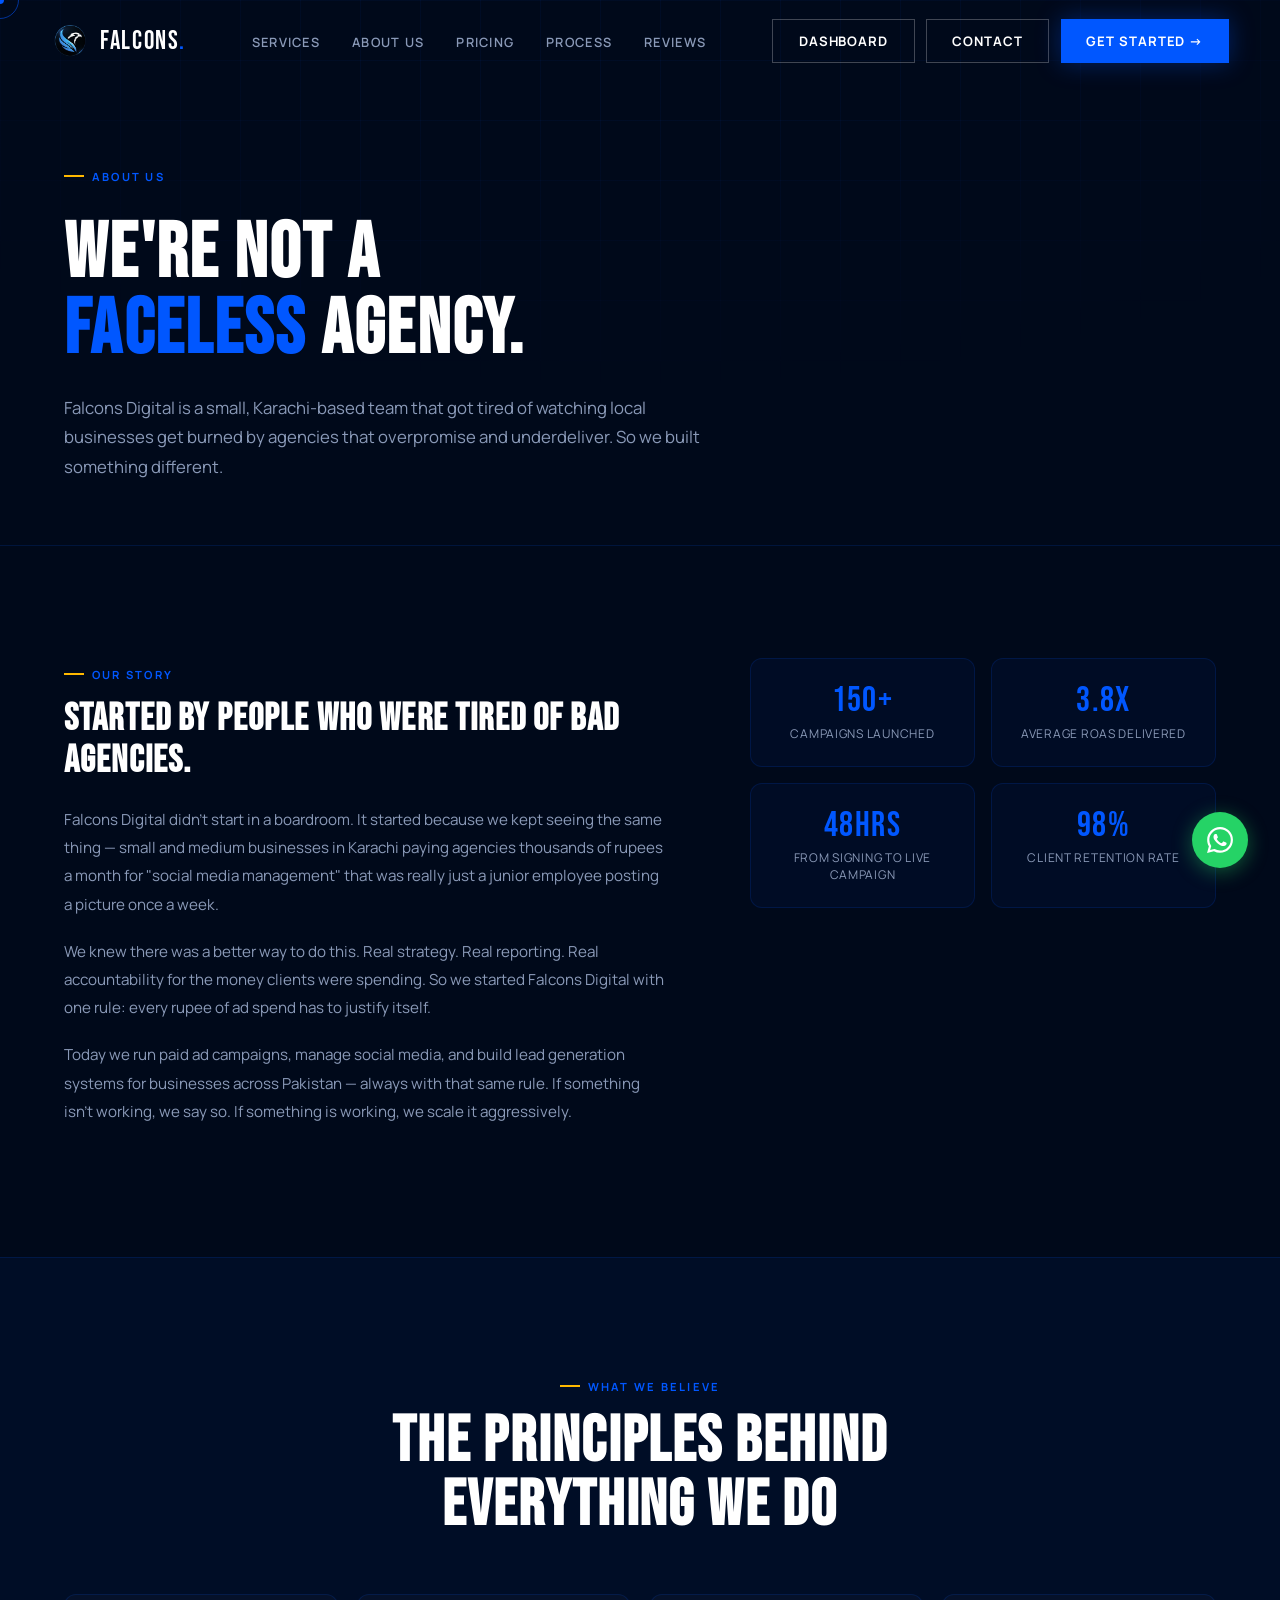
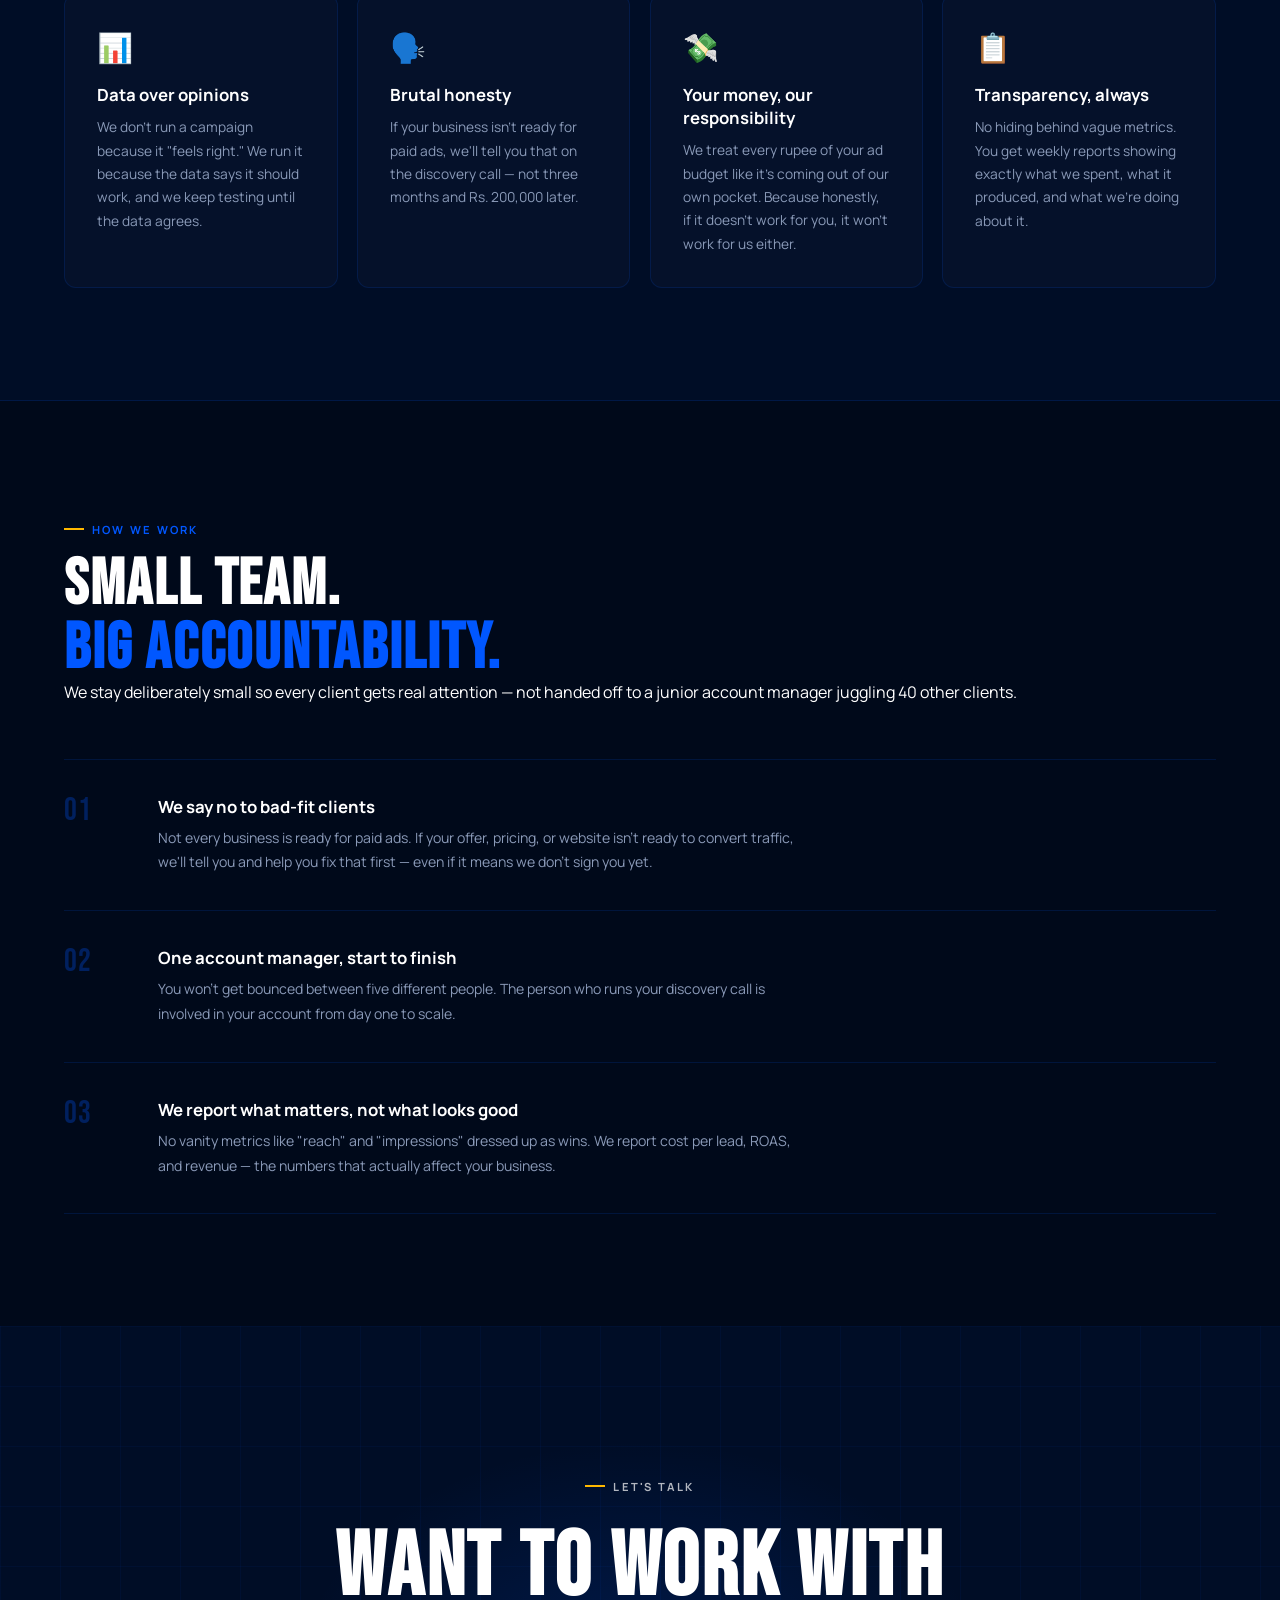
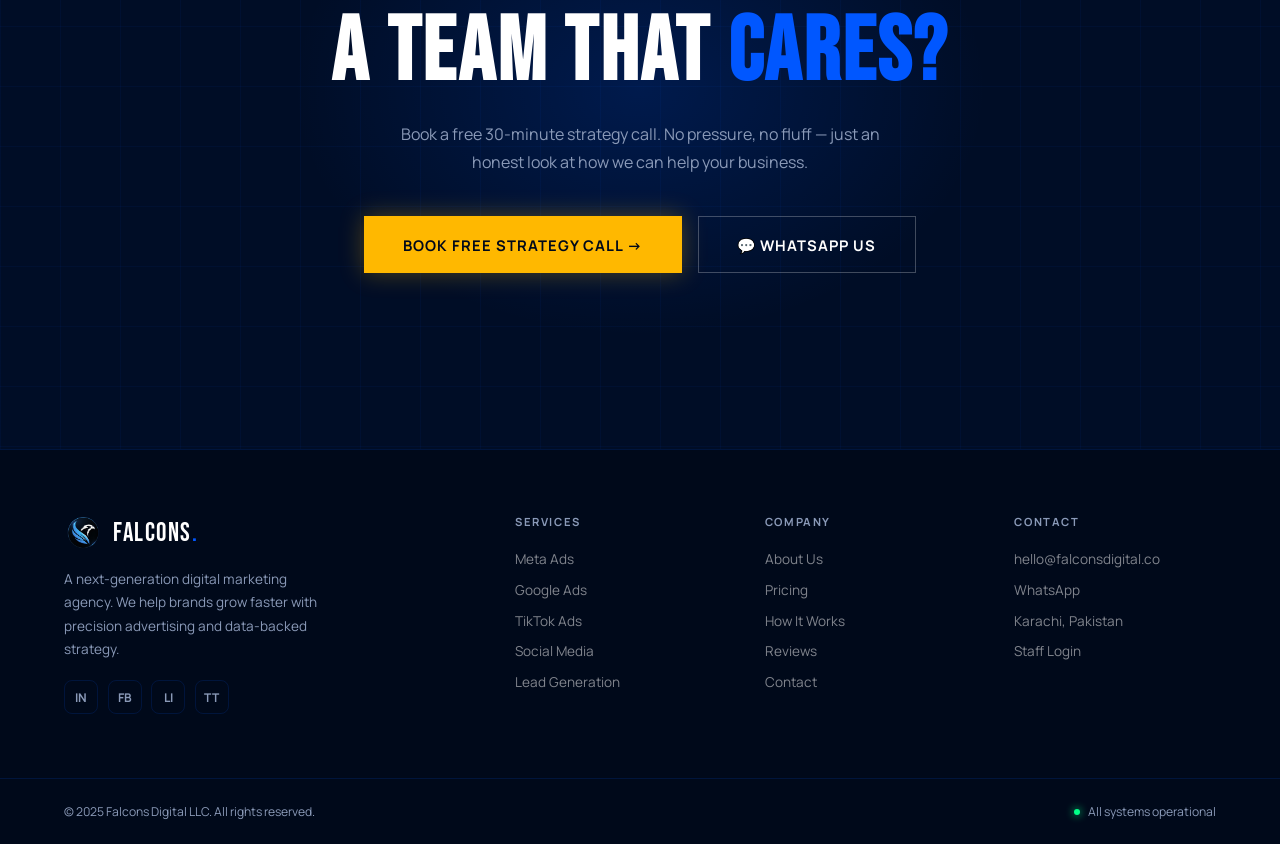
==== about.html @ 5d1536db "Clean push - full project" ====
<!DOCTYPE html>
<html lang="en">
<head>
  <meta charset="UTF-8"/>
  <meta name="viewport" content="width=device-width, initial-scale=1.0"/>
  <title>About Us — Falcons Digital</title>
  <meta name="description" content="Who is Falcons Digital? Meet the team behind the Karachi-based agency running ads that convert."/>
  <link rel="preconnect" href="https://fonts.googleapis.com"/>
  <link rel="preconnect" href="https://fonts.gstatic.com" crossorigin/>
  <link href="https://fonts.googleapis.com/css2?family=Bebas+Neue&family=Manrope:wght@300;400;500;600;700;800&display=swap" rel="stylesheet"/>
  <link rel="stylesheet" href="css/style.css"/>
  <link rel="stylesheet" href="css/page.css"/>
</head>
<body>

  <div id="cursor"><div class="cur-dot"></div><div class="cur-ring"></div></div>

  <nav id="navbar">
    <div class="nav-inner">
      <a href="index.html" class="logo">
        <img src="assets/images/logo.png" alt="Falcons" class="logo-img" onerror="this.style.display='none'"/>
        <span class="logo-txt">Falcons<span class="blue">.</span></span>
      </a>
      <ul class="nav-links">
        <li><a href="index.html#services">Services</a></li>
        <li><a href="about.html">About Us</a></li>
        <li><a href="pricing.html">Pricing</a></li>
        <li><a href="index.html#process">Process</a></li>
        <li><a href="index.html#testimonials">Reviews</a></li>
      </ul>
      <div class="nav-cta">
        <a href="dashboard/login.html" class="btn btn-outline">Dashboard</a>
        <a href="contact.html" class="btn btn-outline">Contact</a>
        <a href="contact.html" class="btn btn-primary">Get Started →</a>
      </div>
      <button class="hamburger" id="hamburger" aria-label="Menu">
        <span></span><span></span><span></span>
      </button>
    </div>
  </nav>

  <div class="mobile-menu" id="mobile-menu">
    <a href="index.html#services" class="mm-link">Services</a>
    <a href="about.html" class="mm-link">About Us</a>
    <a href="pricing.html" class="mm-link">Pricing</a>
    <a href="index.html#process" class="mm-link">Process</a>
    <a href="index.html#testimonials" class="mm-link">Reviews</a>
    <a href="dashboard/login.html" class="mm-link">Dashboard</a>
    <a href="contact.html" class="mm-link blue">Get Started</a>
  </div>

  <!-- PAGE HERO -->
  <section class="page-hero">
    <div class="page-hero-grid"></div>
    <div class="section-inner">
      <div class="stag">About Us</div>
      <h1 class="page-title">We're not a<br><span class="blue">faceless</span> agency.</h1>
      <p class="page-sub">Falcons Digital is a small, Karachi-based team that got tired of watching local businesses get burned by agencies that overpromise and underdeliver. So we built something different.</p>
    </div>
  </section>

  <!-- STORY -->
  <section class="section-pad">
    <div class="section-inner">
      <div class="story-grid">
        <div class="story-text">
          <div class="stag">Our Story</div>
          <h2 class="sec-title-sm">Started by people who were tired of bad agencies.</h2>
          <p>Falcons Digital didn't start in a boardroom. It started because we kept seeing the same thing — small and medium businesses in Karachi paying agencies thousands of rupees a month for "social media management" that was really just a junior employee posting a picture once a week.</p>
          <p>We knew there was a better way to do this. Real strategy. Real reporting. Real accountability for the money clients were spending. So we started Falcons Digital with one rule: every rupee of ad spend has to justify itself.</p>
          <p>Today we run paid ad campaigns, manage social media, and build lead generation systems for businesses across Pakistan — always with that same rule. If something isn't working, we say so. If something is working, we scale it aggressively.</p>
        </div>
        <div class="story-stats">
          <div class="story-stat-card">
            <div class="ssc-num">150+</div>
            <div class="ssc-lbl">Campaigns Launched</div>
          </div>
          <div class="story-stat-card">
            <div class="ssc-num">3.8x</div>
            <div class="ssc-lbl">Average ROAS Delivered</div>
          </div>
          <div class="story-stat-card">
            <div class="ssc-num">48hrs</div>
            <div class="ssc-lbl">From Signing to Live Campaign</div>
          </div>
          <div class="story-stat-card">
            <div class="ssc-num">98%</div>
            <div class="ssc-lbl">Client Retention Rate</div>
          </div>
        </div>
      </div>
    </div>
  </section>

  <!-- VALUES -->
  <section class="section-pad" style="background:var(--navy-2);border-top:1px solid var(--border);border-bottom:1px solid var(--border);">
    <div class="section-inner">
      <div class="section-header center-header">
        <div class="stag">What We Believe</div>
        <h2 class="sec-title">The principles behind<br>everything we do</h2>
      </div>
      <div class="values-grid">
        <div class="value-card">
          <div class="value-icon">📊</div>
          <h3 class="value-title">Data over opinions</h3>
          <p class="value-desc">We don't run a campaign because it "feels right." We run it because the data says it should work, and we keep testing until the data agrees.</p>
        </div>
        <div class="value-card">
          <div class="value-icon">🗣️</div>
          <h3 class="value-title">Brutal honesty</h3>
          <p class="value-desc">If your business isn't ready for paid ads, we'll tell you that on the discovery call — not three months and Rs. 200,000 later.</p>
        </div>
        <div class="value-card">
          <div class="value-icon">💸</div>
          <h3 class="value-title">Your money, our responsibility</h3>
          <p class="value-desc">We treat every rupee of your ad budget like it's coming out of our own pocket. Because honestly, if it doesn't work for you, it won't work for us either.</p>
        </div>
        <div class="value-card">
          <div class="value-icon">📋</div>
          <h3 class="value-title">Transparency, always</h3>
          <p class="value-desc">No hiding behind vague metrics. You get weekly reports showing exactly what we spent, what it produced, and what we're doing about it.</p>
        </div>
      </div>
    </div>
  </section>

  <!-- HOW WE WORK -->
  <section class="section-pad">
    <div class="section-inner">
      <div class="section-header split-header">
        <div class="sh-left">
          <div class="stag">How We Work</div>
          <h2 class="sec-title">Small team.<br><span class="blue">Big accountability.</span></h2>
        </div>
        <p class="sh-right">We stay deliberately small so every client gets real attention — not handed off to a junior account manager juggling 40 other clients.</p>
      </div>
      <div class="approach-list">
        <div class="approach-item">
          <div class="approach-num">01</div>
          <div>
            <div class="approach-title">We say no to bad-fit clients</div>
            <p class="approach-desc">Not every business is ready for paid ads. If your offer, pricing, or website isn't ready to convert traffic, we'll tell you and help you fix that first — even if it means we don't sign you yet.</p>
          </div>
        </div>
        <div class="approach-item">
          <div class="approach-num">02</div>
          <div>
            <div class="approach-title">One account manager, start to finish</div>
            <p class="approach-desc">You won't get bounced between five different people. The person who runs your discovery call is involved in your account from day one to scale.</p>
          </div>
        </div>
        <div class="approach-item">
          <div class="approach-num">03</div>
          <div>
            <div class="approach-title">We report what matters, not what looks good</div>
            <p class="approach-desc">No vanity metrics like "reach" and "impressions" dressed up as wins. We report cost per lead, ROAS, and revenue — the numbers that actually affect your business.</p>
          </div>
        </div>
      </div>
    </div>
  </section>

  <!-- CTA -->
  <section id="cta" class="cta-section">
    <div class="cta-glow"></div>
    <div class="cta-grid-bg"></div>
    <div class="section-inner cta-inner">
      <div class="stag stag-white" style="display:inline-flex;">Let's Talk</div>
      <h2 class="cta-title">Want to work with<br>a team that <span class="blue">cares?</span></h2>
      <p class="cta-desc">Book a free 30-minute strategy call. No pressure, no fluff — just an honest look at how we can help your business.</p>
      <div class="cta-actions">
        <a href="contact.html" class="btn btn-gold btn-xl">Book Free Strategy Call →</a>
        <a href="https://wa.me/923000000000" class="btn btn-outline btn-xl" target="_blank">💬 WhatsApp Us</a>
      </div>
    </div>
  </section>

  <!-- FOOTER -->
  <footer>
    <div class="footer-top">
      <div class="footer-brand">
        <div class="logo" style="margin-bottom:1rem">
          <img src="assets/images/logo.png" alt="Falcons" class="logo-img" onerror="this.style.display='none'"/>
          <span class="logo-txt">Falcons<span class="blue">.</span></span>
        </div>
        <p>A next-generation digital marketing agency. We help brands grow faster with precision advertising and data-backed strategy.</p>
        <div class="footer-socials">
          <a href="#" class="fsoc">in</a>
          <a href="#" class="fsoc">fb</a>
          <a href="#" class="fsoc">li</a>
          <a href="#" class="fsoc">tt</a>
        </div>
      </div>
      <div class="footer-col">
        <h4>Services</h4>
        <ul>
          <li><a href="services/meta-ads.html">Meta Ads</a></li>
          <li><a href="services/google-ads.html">Google Ads</a></li>
          <li><a href="services/tiktok-ads.html">TikTok Ads</a></li>
          <li><a href="services/social-media.html">Social Media</a></li>
          <li><a href="services/lead-generation.html">Lead Generation</a></li>
        </ul>
      </div>
      <div class="footer-col">
        <h4>Company</h4>
        <ul>
          <li><a href="about.html">About Us</a></li>
          <li><a href="pricing.html">Pricing</a></li>
          <li><a href="index.html#process">How It Works</a></li>
          <li><a href="index.html#testimonials">Reviews</a></li>
          <li><a href="contact.html">Contact</a></li>
        </ul>
      </div>
      <div class="footer-col">
        <h4>Contact</h4>
        <ul>
          <li><a href="mailto:hello@falconsdigital.co">hello@falconsdigital.co</a></li>
          <li><a href="https://wa.me/923000000000">WhatsApp</a></li>
          <li><a href="#">Karachi, Pakistan</a></li>
          <li><a href="dashboard/login.html">Staff Login</a></li>
        </ul>
      </div>
    </div>
    <div class="footer-bottom">
      <p>© 2025 Falcons Digital LLC. All rights reserved.</p>
      <div class="footer-live"><span class="badge-dot"></span> All systems operational</div>
    </div>
  </footer>

  <a href="https://wa.me/923000000000" class="wa-float" target="_blank">
    <svg viewBox="0 0 24 24" fill="currentColor" width="26" height="26"><path d="M17.472 14.382c-.297-.149-1.758-.867-2.03-.967-.273-.099-.471-.148-.67.15-.197.297-.767.966-.94 1.164-.173.199-.347.223-.644.075-.297-.15-1.255-.463-2.39-1.475-.883-.788-1.48-1.761-1.653-2.059-.173-.297-.018-.458.13-.606.134-.133.298-.347.446-.52.149-.174.198-.298.298-.497.099-.198.05-.371-.025-.52-.075-.149-.669-1.612-.916-2.207-.242-.579-.487-.5-.669-.51-.173-.008-.371-.01-.57-.01-.198 0-.52.074-.792.372-.272.297-1.04 1.016-1.04 2.479 0 1.462 1.065 2.875 1.213 3.074.149.198 2.096 3.2 5.077 4.487.709.306 1.262.489 1.694.625.712.227 1.36.195 1.871.118.571-.085 1.758-.719 2.006-1.413.248-.694.248-1.289.173-1.413-.074-.124-.272-.198-.57-.347m-5.421 7.403h-.004a9.87 9.87 0 01-5.031-1.378l-.361-.214-3.741.982.998-3.648-.235-.374a9.86 9.86 0 01-1.51-5.26c.001-5.45 4.436-9.884 9.888-9.884 2.64 0 5.122 1.03 6.988 2.898a9.825 9.825 0 012.893 6.994c-.003 5.45-4.437 9.884-9.885 9.884m8.413-18.297A11.815 11.815 0 0012.05 0C5.495 0 .16 5.335.157 11.892c0 2.096.547 4.142 1.588 5.945L.057 24l6.305-1.654a11.882 11.882 0 005.683 1.448h.005c6.554 0 11.89-5.335 11.893-11.893a11.821 11.821 0 00-3.48-8.413Z"/></svg>
  </a>

  <script src="js/main.js"></script>
</body>
</html>
---- css/style.css ----
/* ============================================================
   FALCONS DIGITAL LLC — Main Stylesheet
   Mobile-first, fully responsive
   ============================================================ */

@import url('https://fonts.googleapis.com/css2?family=Bebas+Neue&family=Manrope:wght@300;400;500;600;700;800&display=swap');

:root {
  --blue:      #0057FF;
  --blue-lt:   rgba(0,87,255,0.1);
  --blue-glow: rgba(0,87,255,0.35);
  --navy:      #00091A;
  --navy-2:    #000D26;
  --gold:      #FFB800;
  --green:     #00D68F;
  --white:     #FFFFFF;
  --gray:      #8A9AB8;
  --border:    rgba(0,87,255,0.15);
  --font-d:    'Bebas Neue', sans-serif;
  --font-b:    'Manrope', sans-serif;
  --ease:      cubic-bezier(0.16, 1, 0.3, 1);
}

/* ── RESET ── */
*, *::before, *::after { box-sizing: border-box; margin: 0; padding: 0; }
html { scroll-behavior: smooth; -webkit-text-size-adjust: 100%; }
body { font-family: var(--font-b); background: var(--navy); color: var(--white); overflow-x: hidden; cursor: none; }
a { text-decoration: none; color: inherit; }
img { max-width: 100%; display: block; }
ul { list-style: none; }
::-webkit-scrollbar { width: 3px; }
::-webkit-scrollbar-track { background: var(--navy); }
::-webkit-scrollbar-thumb { background: var(--blue); }

/* mobile gets normal cursor */
@media (max-width: 768px) { body { cursor: auto; } }

.blue { color: var(--blue); }
.gold { color: var(--gold); }

/* ── CURSOR ── */
#cursor { position: fixed; top: 0; left: 0; z-index: 9999; pointer-events: none; }
.cur-dot { width: 8px; height: 8px; background: var(--blue); border-radius: 50%; position: absolute; transform: translate(-50%,-50%); transition: transform 0.1s; }
.cur-ring { width: 38px; height: 38px; border: 1.5px solid var(--blue); border-radius: 50%; position: absolute; transform: translate(-50%,-50%); transition: all 0.15s var(--ease); opacity: 0.55; }
.cursor-hover .cur-dot { transform: translate(-50%,-50%) scale(0); }
.cursor-hover .cur-ring { transform: translate(-50%,-50%) scale(2); opacity: 0.9; border-color: var(--gold); }
@media (max-width: 768px) { #cursor { display: none; } }

/* ── LOADER ── */
#loader { position: fixed; inset: 0; z-index: 9000; background: var(--navy); display: flex; align-items: center; justify-content: center; }
.loader-inner { text-align: center; }
.loader-logo { width: 70px; height: 70px; object-fit: contain; margin: 0 auto 1rem; }
.loader-brand { font-family: var(--font-d); font-size: 2.5rem; letter-spacing: 0.15em; }
.loader-brand span { color: var(--blue); }
.loader-bar { width: 200px; height: 2px; background: rgba(0,87,255,0.15); border-radius: 2px; margin: 1rem auto 0; overflow: hidden; }
.loader-fill { height: 100%; background: var(--blue); width: 0%; animation: load-fill 1.4s var(--ease) forwards; }
@keyframes load-fill { to { width: 100%; } }

/* ── NAVBAR ── */
#navbar {
  position: fixed; top: 0; left: 0; right: 0; z-index: 100;
  padding: 1.2rem 4%;
  transition: all 0.4s var(--ease);
}
#navbar.scrolled {
  background: rgba(0,9,26,0.95);
  backdrop-filter: blur(24px);
  -webkit-backdrop-filter: blur(24px);
  padding: 0.8rem 4%;
  border-bottom: 1px solid var(--border);
}
.nav-inner { display: flex; align-items: center; justify-content: space-between; gap: 1rem; }
.logo { display: flex; align-items: center; gap: 0.7rem; flex-shrink: 0; }
.logo-img { width: 38px; height: 38px; object-fit: contain; }
.logo-txt { font-family: var(--font-d); font-size: 1.6rem; letter-spacing: 0.06em; }
.nav-links { display: flex; gap: 2rem; align-items: center; }
.nav-links a {
  font-size: 0.8rem; font-weight: 600; letter-spacing: 0.1em;
  text-transform: uppercase; color: var(--gray); transition: color 0.25s;
  position: relative; white-space: nowrap;
}
.nav-links a::after { content: ''; position: absolute; bottom: -4px; left: 0; width: 0; height: 1.5px; background: var(--blue); transition: width 0.3s var(--ease); }
.nav-links a:hover { color: var(--white); }
.nav-links a:hover::after { width: 100%; }
.nav-cta { display: flex; gap: 0.7rem; flex-shrink: 0; }

/* hamburger — hidden on desktop */
.hamburger { display: none; flex-direction: column; gap: 5px; background: none; border: none; cursor: pointer; padding: 4px; z-index: 101; }
.hamburger span { display: block; width: 24px; height: 2px; background: var(--white); transition: all 0.3s var(--ease); }
.hamburger.open span:nth-child(1) { transform: rotate(45deg) translate(5px,5px); }
.hamburger.open span:nth-child(2) { opacity: 0; }
.hamburger.open span:nth-child(3) { transform: rotate(-45deg) translate(5px,-5px); }

/* ── MOBILE MENU ── */
.mobile-menu {
  position: fixed; inset: 0; z-index: 99;
  background: var(--navy-2);
  display: flex; flex-direction: column;
  align-items: center; justify-content: center; gap: 2rem;
  transform: translateX(100%);
  transition: transform 0.45s var(--ease);
}
.mobile-menu.open { transform: translateX(0); }
.mm-link { font-family: var(--font-d); font-size: 2.5rem; letter-spacing: 0.08em; color: rgba(255,255,255,0.4); transition: color 0.3s; }
.mm-link:hover, .mm-link.blue { color: var(--white); }
@media (max-width: 768px) {
  .mm-link { font-size: 2rem; }
}

/* ── BUTTONS ── */
.btn {
  display: inline-flex; align-items: center; gap: 0.5rem;
  padding: 0.75rem 1.6rem;
  font-family: var(--font-b); font-size: 0.82rem;
  font-weight: 700; letter-spacing: 0.07em; text-transform: uppercase;
  border: none; transition: all 0.3s var(--ease);
  position: relative; overflow: hidden; white-space: nowrap;
}
.btn::before { content: ''; position: absolute; inset: 0; background: rgba(255,255,255,0.1); transform: translateX(-101%); transition: transform 0.4s var(--ease); }
.btn:hover::before { transform: translateX(0); }
.btn-primary { background: var(--blue); color: #fff; box-shadow: 0 0 24px var(--blue-glow); }
.btn-primary:hover { box-shadow: 0 0 40px var(--blue-glow); }
.btn-outline { background: transparent; color: #fff; border: 1.5px solid rgba(255,255,255,0.25); }
.btn-outline:hover { border-color: var(--blue); color: var(--blue); }
.btn-ghost { background: rgba(255,255,255,0.05); color: #fff; border: 1.5px solid rgba(255,255,255,0.1); }
.btn-ghost:hover { background: rgba(255,255,255,0.1); }
.btn-gold { background: var(--gold); color: var(--navy); box-shadow: 0 0 24px rgba(255,184,0,0.3); }
.btn-gold:hover { box-shadow: 0 0 40px rgba(255,184,0,0.5); }
.btn-lg  { padding: 0.9rem 2rem; font-size: 0.88rem; }
.btn-xl  { padding: 1.1rem 2.4rem; font-size: 0.92rem; }

/* ── SECTION UTILS ── */
.section-pad { padding: 7rem 0; }
.section-inner { padding: 0 5%; max-width: 1500px; margin: 0 auto; }
.stag {
  display: inline-flex; align-items: center; gap: 0.5rem;
  font-size: 0.7rem; font-weight: 700; letter-spacing: 0.2em;
  text-transform: uppercase; color: var(--blue); margin-bottom: 1rem;
}
.stag::before { content: ''; display: block; width: 20px; height: 2px; background: var(--gold); }
.stag-white { color: rgba(255,255,255,0.7); }
.stag-white::before { background: var(--gold); }
.sec-title {
  font-family: var(--font-d);
  font-size: clamp(2.2rem, 5vw, 4.5rem);
  line-height: 1; letter-spacing: 0.03em;
}
.section-header { margin-bottom: 3.5rem; }
.section-header.center-header { text-align: center; }

/* ── HERO ── */
#hero {
  min-height: 100vh;
  display: grid;
  grid-template-columns: 1fr 1fr;
  padding: 0 5%; padding-top: 7rem;
  position: relative; overflow: hidden;
  align-items: center; gap: 3rem;
}
.hero-grid {
  position: absolute; inset: 0;
  background-image: linear-gradient(rgba(0,87,255,0.05) 1px,transparent 1px), linear-gradient(90deg,rgba(0,87,255,0.05) 1px,transparent 1px);
  background-size: 70px 70px;
  mask-image: radial-gradient(ellipse 100% 100% at 50% 50%, black 20%, transparent 80%);
}
.orb { position: absolute; border-radius: 50%; pointer-events: none; filter: blur(80px); }
.orb-1 { width: 600px; height: 600px; background: rgba(0,87,255,0.15); top: -200px; right: -100px; animation: orb-float 10s ease-in-out infinite; }
.orb-2 { width: 400px; height: 400px; background: rgba(255,184,0,0.07); bottom: -100px; left: 10%; animation: orb-float 14s ease-in-out infinite reverse; }
.orb-3 { width: 300px; height: 300px; background: rgba(0,214,143,0.05); top: 40%; left: 40%; animation: orb-float 8s ease-in-out infinite 2s; }
@keyframes orb-float { 0%,100%{transform:translate(0,0)} 50%{transform:translate(30px,-40px)} }

.hero-left { position: relative; z-index: 1; padding: 4rem 0; }
.hero-eyebrow {
  display: inline-flex; align-items: center; gap: 0.6rem;
  background: rgba(0,87,255,0.1); border: 1px solid var(--border);
  padding: 0.4rem 1rem; border-radius: 100px;
  font-size: 0.72rem; font-weight: 600; letter-spacing: 0.1em;
  text-transform: uppercase; color: var(--blue); margin-bottom: 2rem;
}
.eyebrow-pulse { width: 7px; height: 7px; border-radius: 50%; background: var(--blue); animation: ep 2s ease-in-out infinite; flex-shrink: 0; }
@keyframes ep { 0%,100%{opacity:1;transform:scale(1)} 50%{opacity:0.4;transform:scale(0.7)} }
.hero-title {
  font-family: var(--font-d);
  font-size: clamp(3.5rem, 8vw, 8rem);
  line-height: 0.92; letter-spacing: 0.02em;
  margin-bottom: 1.5rem;
  display: flex; flex-direction: column;
}
.ht-line { display: block; }
.ht-outline { -webkit-text-stroke: 2px rgba(255,255,255,0.3); color: transparent; }
.hero-desc { font-size: 1rem; line-height: 1.8; color: var(--gray); max-width: 500px; margin-bottom: 2.5rem; }
.typewriter-wrap { color: var(--blue); }
.tw-cursor { animation: blink-c 1s infinite; }
@keyframes blink-c { 0%,100%{opacity:1} 50%{opacity:0} }
.hero-actions { display: flex; gap: 1rem; flex-wrap: wrap; margin-bottom: 2.5rem; }
.hero-trust { display: flex; flex-direction: column; gap: 0.5rem; padding-top: 2rem; border-top: 1px solid var(--border); }
.ht-item { display: flex; align-items: center; gap: 0.6rem; font-size: 0.83rem; color: var(--gray); }
.ht-dot { width: 6px; height: 6px; border-radius: 50%; background: var(--blue); flex-shrink: 0; }

/* hero card */
.hero-right { position: relative; z-index: 1; display: flex; align-items: center; justify-content: center; }
.hero-card {
  background: rgba(255,255,255,0.04);
  border: 1px solid rgba(0,87,255,0.25);
  border-radius: 20px; padding: 2rem;
  width: 100%; max-width: 400px;
  backdrop-filter: blur(20px); position: relative;
}
.hero-card::before { content: ''; position: absolute; top: -1px; left: 1.5rem; right: 1.5rem; height: 2px; background: linear-gradient(90deg,var(--blue),var(--gold)); }
.hcard-top { display: flex; justify-content: space-between; align-items: center; margin-bottom: 1.5rem; }
.hcard-badge { display: flex; align-items: center; gap: 0.4rem; font-size: 0.7rem; font-weight: 700; color: var(--green); background: rgba(0,214,143,0.1); border: 1px solid rgba(0,214,143,0.2); padding: 0.3rem 0.75rem; border-radius: 100px; }
.pulse-green { width: 6px; height: 6px; border-radius: 50%; background: var(--green); box-shadow: 0 0 6px var(--green); animation: ep 2s infinite; }
.hcard-menu { color: var(--gray); letter-spacing: 2px; }
.hcard-metric-val { font-family: var(--font-d); font-size: 3.5rem; color: var(--blue); line-height: 1; letter-spacing: 0.04em; }
.hcard-metric-lbl { font-size: 0.8rem; color: var(--gray); margin-top: 0.2rem; }
.hcard-metric-delta { font-size: 0.75rem; color: var(--green); font-weight: 700; margin-top: 0.4rem; }
.hcard-chart { margin: 1.5rem 0; }
.chart-bars { display: flex; align-items: flex-end; gap: 6px; height: 60px; }
.cb { flex: 1; background: rgba(0,87,255,0.2); border-radius: 3px 3px 0 0; }
.cb.active { background: var(--blue); box-shadow: 0 0 10px var(--blue-glow); }
.hcard-footer { display: grid; grid-template-columns: repeat(3,1fr); gap: 0.5rem; border-top: 1px solid var(--border); padding-top: 1rem; }
.hcard-stat { text-align: center; }
.hs-val { font-family: var(--font-d); font-size: 1.1rem; }
.hs-lbl { font-size: 0.62rem; color: var(--gray); text-transform: uppercase; letter-spacing: 0.07em; margin-top: 0.1rem; }
.float-badge {
  position: absolute; display: flex; align-items: center; gap: 0.7rem;
  background: rgba(0,9,26,0.9); border: 1px solid var(--border);
  border-radius: 12px; padding: 0.8rem 1.1rem;
  backdrop-filter: blur(12px); white-space: nowrap;
}
.fb-1 { top: -1.5rem; left: -2.5rem; animation: fb-float 6s ease-in-out infinite; }
.fb-2 { bottom: -1.5rem; right: -1.5rem; animation: fb-float 8s ease-in-out infinite 1s; }
@keyframes fb-float { 0%,100%{transform:translateY(0)} 50%{transform:translateY(-10px)} }
.fb-icon { font-size: 1.2rem; }
.fb-title { font-size: 0.7rem; color: var(--gray); }
.fb-val { font-size: 0.82rem; font-weight: 700; }

.scroll-cue { position: absolute; bottom: 2rem; left: 50%; transform: translateX(-50%); display: flex; flex-direction: column; align-items: center; gap: 0.5rem; font-size: 0.65rem; color: var(--gray); letter-spacing: 0.1em; text-transform: uppercase; z-index: 2; }
.scroll-mouse { width: 22px; height: 34px; border: 1.5px solid rgba(255,255,255,0.2); border-radius: 100px; display: flex; align-items: flex-start; justify-content: center; padding-top: 5px; }
.scroll-wheel { width: 3px; height: 7px; background: var(--blue); border-radius: 2px; animation: scroll-w 1.8s ease-in-out infinite; }
@keyframes scroll-w { 0%{transform:translateY(0);opacity:1} 100%{transform:translateY(12px);opacity:0} }

/* ── MARQUEE ── */
.marquee-wrap { overflow: hidden; border-top: 1px solid var(--border); border-bottom: 1px solid var(--border); padding: 1.1rem 0; background: rgba(0,87,255,0.03); }
.marquee-track { display: flex; gap: 2.5rem; align-items: center; animation: marquee 22s linear infinite; white-space: nowrap; }
.mi { display: flex; align-items: center; gap: 0.8rem; font-family: var(--font-d); font-size: 1rem; letter-spacing: 0.12em; color: var(--gray); flex-shrink: 0; }
.md { color: var(--blue); font-size: 0.55rem; }
@keyframes marquee { from{transform:translateX(0)} to{transform:translateX(-50%)} }

/* ── SERVICES ── */
#services { border-top: 1px solid var(--border); }
.svc-section-head { margin-bottom: 3rem; }
.svc-rows { display: flex; flex-direction: column; }
.svc-row {
  display: grid; grid-template-columns: 120px 1fr auto;
  gap: 2rem; align-items: center;
  padding: 2.5rem 0;
  border-bottom: 1px solid var(--border);
  transition: background 0.3s;
  position: relative; color: inherit;
}
.svc-row:first-child { border-top: 1px solid var(--border); }
.svc-row::before { content: ''; position: absolute; left: -5%; right: -5%; top: 0; bottom: 0; background: rgba(0,87,255,0.03); opacity: 0; transition: opacity 0.3s; }
.svc-row:hover::before { opacity: 1; }
.svc-row-left { display: flex; flex-direction: column; gap: 0.6rem; }
.svc-row-num { font-family: var(--font-d); font-size: 3rem; color: rgba(0,87,255,0.2); line-height: 1; transition: color 0.3s; }
.svc-row:hover .svc-row-num { color: rgba(0,87,255,0.5); }
.svc-row-icon { font-size: 1.6rem; }
.svc-row-title { font-family: var(--font-d); font-size: 1.8rem; letter-spacing: 0.04em; margin-bottom: 0.6rem; display: flex; align-items: center; gap: 0.7rem; flex-wrap: wrap; }
.svc-row-desc { color: var(--gray); font-size: 0.9rem; line-height: 1.75; margin-bottom: 0.9rem; max-width: 580px; }
.svc-row-tags { display: flex; gap: 0.4rem; flex-wrap: wrap; }
.svc-row-tags span { font-size: 0.68rem; font-weight: 600; letter-spacing: 0.08em; text-transform: uppercase; padding: 0.22rem 0.6rem; border-radius: 100px; background: rgba(0,87,255,0.08); border: 1px solid var(--border); color: var(--gray); }
.svc-row-right { display: flex; justify-content: flex-end; }
.svc-row-cta { font-size: 0.8rem; font-weight: 700; letter-spacing: 0.08em; text-transform: uppercase; color: var(--gray); transition: color 0.3s; white-space: nowrap; }
.svc-row:hover .svc-row-cta { color: var(--blue); }
.svc-row-coming { opacity: 0.55; }
.coming-tag { font-size: 0.62rem; font-weight: 700; letter-spacing: 0.1em; text-transform: uppercase; background: rgba(255,184,0,0.1); border: 1px solid rgba(255,184,0,0.3); color: var(--gold); padding: 0.2rem 0.5rem; border-radius: 100px; font-family: var(--font-b); }

/* ── WHY US ── */
#why-us { background: var(--navy-2); }
.why-top { padding: 6rem 0 4rem; border-bottom: 1px solid var(--border); }
.why-big-title { max-width: 900px; }
.why-pillars { padding: 5rem 0; }
.pillars-grid { display: grid; grid-template-columns: repeat(4,1fr); border: 1px solid var(--border); border-radius: 12px; overflow: hidden; }
.pillar { padding: 2.2rem 1.8rem; border-right: 1px solid var(--border); transition: background 0.3s; }
.pillar:last-child { border-right: none; }
.pillar:hover { background: rgba(0,87,255,0.05); }
.pillar-icon { font-size: 1.8rem; margin-bottom: 1rem; }
.pillar-title { font-weight: 800; font-size: 0.95rem; margin-bottom: 0.6rem; line-height: 1.4; }
.pillar-desc { color: var(--gray); font-size: 0.84rem; line-height: 1.7; }
.why-statement { border-top: 1px solid var(--border); padding: 3rem 0; }
.ws-inner { display: flex; align-items: center; justify-content: space-between; gap: 2rem; flex-wrap: wrap; }
.ws-text { font-family: var(--font-d); font-size: clamp(1.4rem, 3vw, 2.4rem); letter-spacing: 0.03em; max-width: 700px; line-height: 1.1; }

/* ── PROCESS ── */
#process { background: var(--navy); }
.process-head { display: grid; grid-template-columns: 1fr 1fr; gap: 4rem; align-items: start; margin-bottom: 5rem; }
.process-head-desc { color: var(--gray); font-size: 0.95rem; line-height: 1.75; padding-top: 3.5rem; }
.process-timeline { display: flex; flex-direction: column; }
.pt-step { display: grid; grid-template-columns: 90px 1fr; gap: 2.5rem; position: relative; }
.pt-left { display: flex; flex-direction: column; align-items: center; padding-top: 0.3rem; }
.pt-num { font-family: var(--font-d); font-size: 1.6rem; color: var(--blue); letter-spacing: 0.04em; line-height: 1; width: 56px; height: 56px; border-radius: 50%; background: rgba(0,87,255,0.1); border: 1px solid var(--border); display: flex; align-items: center; justify-content: center; flex-shrink: 0; transition: all 0.3s; }
.pt-step:hover .pt-num { background: var(--blue); color: #fff; box-shadow: 0 0 24px var(--blue-glow); }
.pt-line { flex: 1; width: 1px; background: var(--border); margin: 0.7rem 0; min-height: 50px; }
.pt-right { padding-bottom: 4rem; }
.pt-badge { display: inline-flex; font-size: 0.7rem; font-weight: 700; letter-spacing: 0.1em; text-transform: uppercase; color: var(--blue); background: rgba(0,87,255,0.1); border: 1px solid var(--border); padding: 0.25rem 0.7rem; border-radius: 100px; margin-bottom: 0.9rem; }
.pt-title { font-family: var(--font-d); font-size: 1.7rem; letter-spacing: 0.03em; margin-bottom: 0.7rem; }
.pt-desc { color: var(--gray); font-size: 0.9rem; line-height: 1.8; margin-bottom: 1.1rem; max-width: 580px; }
.pt-deliverable { display: flex; gap: 0.6rem; align-items: flex-start; background: rgba(0,87,255,0.05); border: 1px solid var(--border); border-radius: 8px; padding: 0.9rem 1.1rem; font-size: 0.83rem; color: rgba(255,255,255,0.7); max-width: 580px; }
.pt-del-label { font-weight: 700; color: var(--blue); flex-shrink: 0; }

/* ── RESULTS ── */
#results { background: var(--navy-2); padding: 7rem 0; }
.results-head { margin-bottom: 3.5rem; }
.outcomes-grid { display: grid; grid-template-columns: repeat(3,1fr); gap: 1.5px; background: var(--border); border: 1.5px solid var(--border); border-radius: 12px; overflow: hidden; margin-bottom: 3.5rem; }
.outcome-card { background: var(--navy-2); padding: 2.2rem 1.8rem; transition: background 0.3s; position: relative; overflow: hidden; }
.outcome-card::before { content: ''; position: absolute; top: 0; left: 0; right: 0; height: 2px; background: linear-gradient(90deg,var(--blue),transparent); transform: scaleX(0); transform-origin: left; transition: transform 0.4s var(--ease); }
.outcome-card:hover::before { transform: scaleX(1); }
.outcome-card:hover { background: rgba(0,87,255,0.06); }
.oc-icon { font-size: 1.8rem; margin-bottom: 1rem; }
.oc-title { font-weight: 800; font-size: 1rem; margin-bottom: 0.7rem; line-height: 1.4; }
.oc-desc { color: var(--gray); font-size: 0.85rem; line-height: 1.7; }
.results-cta-strip { display: flex; align-items: center; justify-content: space-between; gap: 2rem; flex-wrap: wrap; padding: 2.2rem 2.5rem; background: rgba(0,87,255,0.06); border: 1px solid var(--border); border-radius: 12px; }
.rcs-text { font-family: var(--font-d); font-size: clamp(1.2rem,2.5vw,1.8rem); letter-spacing: 0.03em; }

/* ── REVIEWS ── */
#testimonials { background: var(--navy); }
.reviews-header { display: flex; justify-content: space-between; align-items: flex-start; gap: 3rem; margin-bottom: 3.5rem; flex-wrap: wrap; }
.rh-left { flex: 1; min-width: 220px; }
.overall-rating { background: rgba(255,255,255,0.03); border: 1px solid var(--border); border-radius: 16px; padding: 1.8rem 2rem; min-width: 240px; text-align: center; position: relative; overflow: hidden; }
.overall-rating::before { content: ''; position: absolute; top: 0; left: 0; right: 0; height: 2px; background: linear-gradient(90deg,var(--blue),var(--gold)); }
.or-score { font-family: var(--font-d); font-size: 4.5rem; letter-spacing: 0.04em; line-height: 1; }
.or-stars { color: var(--gold); font-size: 1.2rem; margin: 0.3rem 0; letter-spacing: 3px; }
.or-count { font-size: 0.75rem; color: var(--gray); margin-bottom: 1rem; }
.or-bars { display: flex; flex-direction: column; gap: 0.4rem; text-align: left; }
.or-bar-row { display: flex; align-items: center; gap: 0.6rem; font-size: 0.7rem; }
.or-bar-label { color: var(--gray); width: 14px; flex-shrink: 0; }
.or-bar-track { flex: 1; height: 4px; background: rgba(255,255,255,0.06); border-radius: 3px; overflow: hidden; }
.or-bar-fill { height: 100%; border-radius: 3px; background: linear-gradient(90deg,var(--blue),var(--gold)); transition: width 1s var(--ease); }
.or-bar-count { color: var(--gray); width: 14px; text-align: right; flex-shrink: 0; }
.reviews-grid { display: grid; grid-template-columns: repeat(3,1fr); gap: 1.2rem; margin-bottom: 2rem; }
.rcard { background: rgba(255,255,255,0.03); border: 1px solid var(--border); border-radius: 14px; padding: 1.6rem; transition: all 0.4s; position: relative; overflow: hidden; animation: rcard-in 0.5s var(--ease) both; }
@keyframes rcard-in { from{opacity:0;transform:translateY(24px)} to{opacity:1;transform:translateY(0)} }
.rcard::before { content: ''; position: absolute; top: 0; left: 0; right: 0; height: 2px; background: linear-gradient(90deg,var(--blue),transparent); transform: scaleX(0); transform-origin: left; transition: transform 0.4s var(--ease); }
.rcard:hover::before { transform: scaleX(1); }
.rcard:hover { border-color: rgba(0,87,255,0.3); background: rgba(0,87,255,0.05); transform: translateY(-3px); box-shadow: 0 16px 40px rgba(0,0,0,0.25); }
.rcard-featured { background: rgba(0,87,255,0.07); border-color: rgba(0,87,255,0.3); }
.rcard-featured::before { transform: scaleX(1); background: linear-gradient(90deg,var(--blue),var(--gold)); }
.rc-top { display: flex; justify-content: space-between; align-items: flex-start; margin-bottom: 1rem; }
.rc-stars { color: var(--gold); font-size: 0.88rem; letter-spacing: 2px; }
.rc-service { font-size: 0.62rem; font-weight: 700; letter-spacing: 0.1em; text-transform: uppercase; color: var(--blue); background: var(--blue-lt); border: 1px solid var(--border); padding: 0.18rem 0.55rem; border-radius: 100px; white-space: nowrap; }
.rc-quote { color: rgba(255,255,255,0.8); font-size: 0.88rem; line-height: 1.75; font-style: italic; margin-bottom: 1.3rem; }
.rc-quote::before { content: '"'; color: var(--blue); font-size: 1.4rem; line-height: 0; vertical-align: -0.3em; margin-right: 2px; }
.rc-author { display: flex; align-items: center; gap: 0.8rem; }
.rc-av { width: 38px; height: 38px; border-radius: 50%; display: flex; align-items: center; justify-content: center; font-weight: 700; font-size: 0.8rem; flex-shrink: 0; color: #fff; }
.rc-name { font-weight: 700; font-size: 0.86rem; }
.rc-role { color: var(--gray); font-size: 0.7rem; margin-top: 0.1rem; }
.rc-date { font-size: 0.65rem; color: var(--gray); margin-top: 0.1rem; }
.rc-verified { display: inline-flex; align-items: center; gap: 0.3rem; font-size: 0.62rem; font-weight: 700; color: var(--green); margin-top: 0.2rem; }
.reviews-more { text-align: center; margin-bottom: 3rem; }
.reviews-empty { grid-column: 1/-1; text-align: center; padding: 3rem; color: var(--gray); }

/* Write review form */
.write-review-wrap { background: rgba(255,255,255,0.02); border: 1px solid var(--border); border-radius: 20px; padding: 3rem; position: relative; overflow: hidden; margin-top: 3rem; }
.write-review-wrap::before { content: ''; position: absolute; top: 0; left: 0; right: 0; height: 3px; background: linear-gradient(90deg,var(--blue),var(--gold),var(--blue)); }
.wr-header { margin-bottom: 2rem; }
.wr-title { font-family: var(--font-d); font-size: 1.8rem; letter-spacing: 0.04em; }
.wr-sub { color: var(--gray); font-size: 0.85rem; margin-top: 0.3rem; }
.wr-form-row { display: grid; grid-template-columns: repeat(3,1fr); gap: 1rem; margin-bottom: 1.2rem; }
.wr-field { display: flex; flex-direction: column; gap: 0.4rem; }
.wr-field label { font-size: 0.68rem; font-weight: 700; letter-spacing: 0.1em; text-transform: uppercase; color: var(--gray); }
.wr-field input, .wr-field select, .wr-field textarea { background: rgba(255,255,255,0.04); border: 1.5px solid var(--border); border-radius: 8px; padding: 0.75rem 1rem; color: var(--white); font-family: var(--font-b); font-size: 0.87rem; outline: none; transition: border-color 0.3s; -webkit-appearance: none; appearance: none; }
.wr-field input:focus, .wr-field select:focus, .wr-field textarea:focus { border-color: var(--blue); }
.wr-field input::placeholder, .wr-field textarea::placeholder { color: rgba(138,154,184,0.45); }
.wr-field select option { background: var(--navy-2); }
.wr-field textarea { resize: vertical; }
.full-width { grid-column: 1/-1; margin-top: 0.3rem; position: relative; }
.char-count { position: absolute; bottom: 0.6rem; right: 0.8rem; font-size: 0.65rem; color: var(--gray); pointer-events: none; }
.wr-rating-wrap { margin-bottom: 1.2rem; }
.wr-rating-wrap label { display: block; font-size: 0.68rem; font-weight: 700; letter-spacing: 0.1em; text-transform: uppercase; color: var(--gray); margin-bottom: 0.6rem; }
.star-picker { display: flex; gap: 0.3rem; margin-bottom: 0.4rem; }
.sp-star { font-size: 2rem; color: rgba(255,255,255,0.1); cursor: pointer; transition: all 0.15s; user-select: none; line-height: 1; }
.sp-star.hovered, .sp-star.selected { color: var(--gold); transform: scale(1.2); }
.rating-label { font-size: 0.75rem; color: var(--gray); min-height: 1.2em; }
.wr-actions { display: flex; align-items: center; gap: 1.5rem; margin-top: 1.5rem; flex-wrap: wrap; }
.wr-note { font-size: 0.75rem; color: var(--gray); }
.wr-success { display: none; text-align: center; padding: 2.5rem; }
.wr-success.show { display: block; animation: rcard-in 0.5s var(--ease) both; }
.ws-icon { font-size: 3rem; margin-bottom: 0.8rem; }
.ws-title { font-family: var(--font-d); font-size: 1.8rem; letter-spacing: 0.04em; margin-bottom: 0.4rem; }
.ws-sub { color: var(--gray); font-size: 0.87rem; }

/* ── CTA ── */
.cta-section { padding: 9rem 0; text-align: center; position: relative; overflow: hidden; background: var(--navy-2); }
.cta-glow { position: absolute; top: 50%; left: 50%; transform: translate(-50%,-50%); width: 700px; height: 500px; background: radial-gradient(ellipse,rgba(0,87,255,0.18) 0%,transparent 70%); pointer-events: none; }
.cta-grid-bg { position: absolute; inset: 0; background-image: linear-gradient(rgba(0,87,255,0.05) 1px,transparent 1px),linear-gradient(90deg,rgba(0,87,255,0.05) 1px,transparent 1px); background-size: 60px 60px; }
.cta-inner { position: relative; z-index: 1; }
.cta-title { font-family: var(--font-d); font-size: clamp(3rem,7vw,6rem); letter-spacing: 0.03em; line-height: 0.95; margin: 1rem 0 1.5rem; }
.cta-desc { color: var(--gray); font-size: 1rem; line-height: 1.75; margin-bottom: 2.5rem; max-width: 520px; margin-left: auto; margin-right: auto; }
.cta-actions { display: flex; gap: 1rem; justify-content: center; flex-wrap: wrap; margin-bottom: 2rem; }
.cta-trust { display: flex; gap: 2rem; justify-content: center; flex-wrap: wrap; }
.cta-trust span { font-size: 0.75rem; color: var(--gray); font-weight: 600; }

/* ── FOOTER ── */
footer { border-top: 1px solid var(--border); }
.footer-top { display: grid; grid-template-columns: 2fr 1fr 1fr 1fr; gap: 3rem; padding: 4rem 5%; max-width: 1500px; margin: 0 auto; }
.footer-brand p { color: var(--gray); font-size: 0.85rem; line-height: 1.7; margin-top: 0.7rem; max-width: 260px; }
.footer-socials { display: flex; gap: 0.6rem; margin-top: 1.2rem; }
.fsoc { width: 34px; height: 34px; border: 1px solid var(--border); border-radius: 8px; display: flex; align-items: center; justify-content: center; color: var(--gray); font-size: 0.75rem; font-weight: 700; text-transform: uppercase; transition: all 0.3s; }
.fsoc:hover { border-color: var(--blue); color: var(--blue); background: rgba(0,87,255,0.08); }
.footer-col h4 { font-size: 0.7rem; font-weight: 700; letter-spacing: 0.14em; text-transform: uppercase; color: var(--gray); margin-bottom: 1.1rem; }
.footer-col ul { display: flex; flex-direction: column; gap: 0.55rem; }
.footer-col ul a { color: rgba(255,255,255,0.5); font-size: 0.85rem; transition: color 0.25s; }
.footer-col ul a:hover { color: var(--white); }
.footer-bottom { border-top: 1px solid var(--border); padding: 1.5rem 5%; display: flex; justify-content: space-between; align-items: center; flex-wrap: wrap; gap: 1rem; max-width: 1500px; margin: 0 auto; }
.footer-bottom p { color: var(--gray); font-size: 0.76rem; }
.footer-live { display: flex; align-items: center; gap: 0.5rem; font-size: 0.76rem; color: var(--gray); }
.badge-dot { width: 6px; height: 6px; border-radius: 50%; background: #00FF88; box-shadow: 0 0 8px #00FF88; animation: ep 2s infinite; }

/* ── WHATSAPP FLOAT ── */
.wa-float { position: fixed; bottom: 2rem; right: 2rem; z-index: 200; width: 56px; height: 56px; border-radius: 50%; background: #25D366; color: #fff; display: flex; align-items: center; justify-content: center; box-shadow: 0 4px 20px rgba(37,211,102,0.4); transition: all 0.3s; animation: wa-bounce 3s ease-in-out infinite; }
.wa-float:hover { transform: scale(1.12); box-shadow: 0 8px 30px rgba(37,211,102,0.6); animation: none; }
@keyframes wa-bounce { 0%,100%{transform:translateY(0)} 50%{transform:translateY(-6px)} }

/* ── SHAKE ── */
@keyframes shake { 0%,100%{transform:translateX(0)} 20%{transform:translateX(-8px)} 40%{transform:translateX(8px)} 60%{transform:translateX(-5px)} 80%{transform:translateX(5px)} }

/* ============================================================
   RESPONSIVE — TABLET (max 1200px)
   ============================================================ */
@media (max-width: 1200px) {
  /* hero */
  #hero { grid-template-columns: 1fr; padding-top: 8rem; min-height: auto; padding-bottom: 5rem; gap: 3rem; }
  .hero-right { display: none; }
  .scroll-cue { display: none; }

  /* services */
  .svc-row { grid-template-columns: 90px 1fr; }
  .svc-row-right { display: none; }

  /* why us */
  .pillars-grid { grid-template-columns: repeat(2,1fr); }
  .pillar:nth-child(2) { border-right: none; }
  .pillar:nth-child(3) { border-top: 1px solid var(--border); }
  .pillar:nth-child(4) { border-right: none; border-top: 1px solid var(--border); }

  /* results */
  .outcomes-grid { grid-template-columns: repeat(2,1fr); }

  /* footer */
  .footer-top { grid-template-columns: 1fr 1fr; gap: 2rem; }

  /* process */
  .process-head { grid-template-columns: 1fr; gap: 1.5rem; }
  .process-head-desc { padding-top: 0; }
}

/* ============================================================
   RESPONSIVE — MOBILE (max 768px)
   ============================================================ */
@media (max-width: 768px) {
  /* nav */
  .nav-links, .nav-cta { display: none; }
  .hamburger { display: flex; }

  /* section padding */
  .section-pad { padding: 4rem 0; }
  .section-inner { padding: 0 6%; }

  /* hero */
  #hero { padding: 0 6%; padding-top: 6rem; padding-bottom: 4rem; }
  .hero-left { padding: 3rem 0 1rem; }
  .hero-actions { flex-direction: column; gap: 0.7rem; }
  .hero-actions .btn { width: 100%; justify-content: center; }

  /* marquee */
  .mi { font-size: 0.85rem; }

  /* services */
  .svc-row { grid-template-columns: 1fr; gap: 1rem; padding: 2rem 0; }
  .svc-row-left { flex-direction: row; align-items: center; gap: 1rem; }
  .svc-row-num { font-size: 2rem; }

  /* why us */
  .why-top { padding: 4rem 0 2.5rem; }
  .why-pillars { padding: 3rem 0; }
  .pillars-grid { grid-template-columns: 1fr; border-radius: 0; }
  .pillar { border-right: none !important; border-bottom: 1px solid var(--border); border-top: none !important; }
  .pillar:last-child { border-bottom: none; }
  .ws-inner { flex-direction: column; text-align: center; }
  .ws-inner .btn { align-self: center; }

  /* process */
  .pt-step { grid-template-columns: 56px 1fr; gap: 1.2rem; }
  .pt-right { padding-bottom: 2.5rem; }
  .pt-num { width: 46px; height: 46px; font-size: 1.2rem; }

  /* results */
  .outcomes-grid { grid-template-columns: 1fr; }
  .results-cta-strip { flex-direction: column; align-items: flex-start; text-align: left; padding: 1.5rem; }
  .results-cta-strip .btn { width: 100%; justify-content: center; }

  /* reviews */
  .reviews-header { flex-direction: column; }
  .overall-rating { min-width: unset; width: 100%; }
  .reviews-grid { grid-template-columns: 1fr; }
  .wr-form-row { grid-template-columns: 1fr; }
  .write-review-wrap { padding: 2rem 1.5rem; }
  .wr-actions { flex-direction: column; align-items: flex-start; gap: 1rem; }
  .wr-actions .btn { width: 100%; justify-content: center; }

  /* cta */
  .cta-section { padding: 5rem 0; }
  .cta-actions { flex-direction: column; align-items: center; }
  .cta-actions .btn { width: 100%; max-width: 340px; justify-content: center; }
  .cta-trust { flex-direction: column; align-items: center; gap: 0.6rem; }

  /* footer */
  .footer-top { grid-template-columns: 1fr; gap: 2rem; padding: 2.5rem 6%; }
  .footer-brand p { max-width: 100%; }
  .footer-bottom { padding: 1.2rem 6%; }

  /* whatsapp */
  .wa-float { width: 50px; height: 50px; bottom: 1.5rem; right: 1.5rem; }
}

/* ============================================================
   RESPONSIVE — SMALL MOBILE (max 420px)
   ============================================================ */
@media (max-width: 420px) {
  .hero-title { font-size: clamp(2.8rem, 12vw, 4rem); }
  .hero-eyebrow { font-size: 0.65rem; }
  .btn-xl, .btn-lg { padding: 0.85rem 1.4rem; font-size: 0.8rem; }
  .sec-title { font-size: clamp(2rem, 9vw, 2.8rem); }
  .svc-row-title { font-size: 1.4rem; }
  .mm-link { font-size: 1.7rem; }
  .write-review-wrap { padding: 1.5rem 1rem; }
  .wa-float { bottom: 1rem; right: 1rem; }
}
---- css/page.css ----
/* ============================================================
   FALCONS DIGITAL — Shared Page Styles
   About, Pricing, Contact pages
   ============================================================ */

/* ── PAGE HERO ── */
.page-hero {
  padding: 10rem 0 4rem;
  position: relative;
  overflow: hidden;
  border-bottom: 1px solid var(--border);
}
.page-hero-grid {
  position: absolute; inset: 0;
  background-image:
    linear-gradient(rgba(0,87,255,0.05) 1px, transparent 1px),
    linear-gradient(90deg, rgba(0,87,255,0.05) 1px, transparent 1px);
  background-size: 60px 60px;
  mask-image: radial-gradient(ellipse 80% 80% at 50% 0%, black 30%, transparent 90%);
}
.page-title {
  font-family: var(--font-d);
  font-size: clamp(2.8rem, 6vw, 5rem);
  line-height: 1; letter-spacing: 0.03em;
  margin: 1rem 0 1.5rem;
  position: relative; z-index: 1;
}
.page-sub {
  font-size: 1.05rem; color: var(--gray);
  line-height: 1.75; max-width: 640px;
  position: relative; z-index: 1;
}

/* ── ABOUT: STORY GRID ── */
.story-grid {
  display: grid; grid-template-columns: 1.3fr 1fr;
  gap: 5rem; align-items: start;
}
.sec-title-sm {
  font-family: var(--font-d);
  font-size: clamp(1.8rem, 3vw, 2.6rem);
  line-height: 1.1; letter-spacing: 0.03em;
  margin-bottom: 1.5rem;
}
.story-text p {
  color: var(--gray); font-size: 0.95rem;
  line-height: 1.85; margin-bottom: 1.2rem;
}
.story-stats {
  display: grid; grid-template-columns: 1fr 1fr;
  gap: 1rem;
}
.story-stat-card {
  background: rgba(0,87,255,0.05);
  border: 1px solid var(--border);
  border-radius: 12px; padding: 1.5rem;
  text-align: center;
}
.ssc-num {
  font-family: var(--font-d); font-size: 2.2rem;
  color: var(--blue); letter-spacing: 0.04em; line-height: 1;
}
.ssc-lbl {
  font-size: 0.75rem; color: var(--gray);
  margin-top: 0.4rem; text-transform: uppercase; letter-spacing: 0.06em;
}

/* ── VALUES GRID ── */
.values-grid {
  display: grid; grid-template-columns: repeat(4, 1fr);
  gap: 1.2rem;
}
.value-card {
  background: rgba(255,255,255,0.02);
  border: 1px solid var(--border);
  border-radius: 12px; padding: 2rem;
  transition: border-color 0.3s, background 0.3s;
}
.value-card:hover { border-color: rgba(0,87,255,0.35); background: rgba(0,87,255,0.04); }
.value-icon { font-size: 1.8rem; margin-bottom: 1rem; }
.value-title { font-weight: 700; font-size: 1.05rem; margin-bottom: 0.6rem; }
.value-desc { color: var(--gray); font-size: 0.86rem; line-height: 1.7; }

/* ── APPROACH LIST ── */
.approach-list { display: flex; flex-direction: column; }
.approach-item {
  display: grid; grid-template-columns: 70px 1fr;
  gap: 1.5rem; padding: 2.2rem 0;
  border-bottom: 1px solid var(--border);
}
.approach-item:first-child { border-top: 1px solid var(--border); }
.approach-num {
  font-family: var(--font-d); font-size: 2rem;
  color: rgba(0,87,255,0.3); letter-spacing: 0.04em; line-height: 1;
}
.approach-title { font-weight: 700; font-size: 1.05rem; margin-bottom: 0.5rem; }
.approach-desc { color: var(--gray); font-size: 0.88rem; line-height: 1.75; max-width: 640px; }

/* ── PRICING GRID ── */
.pricing-grid {
  display: grid; grid-template-columns: repeat(3, 1fr);
  gap: 1.5rem; align-items: stretch;
}
.price-card {
  background: rgba(255,255,255,0.02);
  border: 1px solid var(--border);
  border-radius: 16px; padding: 2.2rem;
  display: flex; flex-direction: column;
  position: relative;
}
.pc-featured {
  background: rgba(0,87,255,0.06);
  border-color: rgba(0,87,255,0.4);
}
.pc-badge {
  position: absolute; top: -12px; left: 2.2rem;
  background: var(--gold); color: var(--navy);
  font-size: 0.68rem; font-weight: 700; letter-spacing: 0.08em;
  text-transform: uppercase; padding: 0.3rem 0.8rem;
  border-radius: 100px;
}
.pc-name { font-family: var(--font-d); font-size: 1.6rem; letter-spacing: 0.04em; margin-bottom: 0.5rem; }
.pc-desc { color: var(--gray); font-size: 0.85rem; line-height: 1.6; margin-bottom: 1.5rem; min-height: 40px; }
.pc-price {
  font-family: var(--font-d); font-size: 2.6rem;
  letter-spacing: 0.03em; color: var(--white);
  margin-bottom: 0.3rem;
}
.pc-price span { font-size: 1rem; color: var(--gray); font-family: var(--font-b); font-weight: 500; }
.pc-note { font-size: 0.76rem; color: var(--gray); margin-bottom: 1.5rem; padding-bottom: 1.5rem; border-bottom: 1px solid var(--border); }
.pc-features { display: flex; flex-direction: column; gap: 0.7rem; flex: 1; }
.pc-features li {
  font-size: 0.85rem; color: rgba(255,255,255,0.8);
  padding-left: 1.4rem; position: relative; line-height: 1.5;
}
.pc-features li::before {
  content: '✓'; position: absolute; left: 0; color: var(--blue); font-weight: 700;
}
.pricing-footnote {
  text-align: center; color: var(--gray); font-size: 0.85rem;
  margin-top: 3rem; max-width: 560px; margin-left: auto; margin-right: auto;
  line-height: 1.7;
}

/* ── ADD-ON GRID ── */
.addon-grid {
  display: grid; grid-template-columns: repeat(4, 1fr);
  gap: 1.2rem;
}
.addon-card {
  background: rgba(255,255,255,0.02);
  border: 1px solid var(--border);
  border-radius: 12px; padding: 1.8rem;
  transition: border-color 0.3s;
}
.addon-card:hover { border-color: rgba(0,87,255,0.35); }
.addon-name { font-weight: 700; font-size: 0.95rem; margin-bottom: 0.4rem; }
.addon-price { color: var(--gold); font-size: 0.82rem; font-weight: 700; margin-bottom: 0.8rem; }
.addon-desc { color: var(--gray); font-size: 0.83rem; line-height: 1.6; }

/* ── FAQ ACCORDION (simple list) ── */
.faq-accordion {
  display: flex; flex-direction: column;
  max-width: 760px; margin: 0 auto;
}
.faq-row {
  padding: 1.8rem 0;
  border-bottom: 1px solid var(--border);
}
.faq-row:first-child { border-top: 1px solid var(--border); }
.faq-row-q { font-weight: 700; font-size: 1rem; margin-bottom: 0.6rem; }
.faq-row-a { color: var(--gray); font-size: 0.88rem; line-height: 1.75; }

/* ── CONTACT GRID ── */
.contact-grid {
  display: grid; grid-template-columns: 1.4fr 1fr;
  gap: 3rem; align-items: start;
}
.contact-form-wrap {
  background: rgba(255,255,255,0.02);
  border: 1px solid var(--border);
  border-radius: 16px; padding: 2.5rem;
}
.cf-row {
  display: grid; grid-template-columns: 1fr 1fr;
  gap: 1rem; margin-bottom: 1.2rem;
}
.cf-field { display: flex; flex-direction: column; gap: 0.5rem; }
.cf-field.full-width { margin-bottom: 1.2rem; }
.cf-field label {
  font-size: 0.72rem; font-weight: 700; letter-spacing: 0.1em;
  text-transform: uppercase; color: var(--gray);
}
.cf-field input, .cf-field select, .cf-field textarea {
  background: rgba(255,255,255,0.04);
  border: 1.5px solid var(--border);
  border-radius: 8px; padding: 0.8rem 1rem;
  color: var(--white); font-family: var(--font-b);
  font-size: 0.9rem; outline: none;
  transition: border-color 0.3s; -webkit-appearance: none;
}
.cf-field input:focus, .cf-field select:focus, .cf-field textarea:focus { border-color: var(--blue); }
.cf-field input::placeholder, .cf-field textarea::placeholder { color: rgba(138,154,184,0.5); }
.cf-field select option { background: var(--navy-2); }
.cf-field textarea { resize: vertical; }
.cf-status {
  margin-top: 1rem; font-size: 0.85rem; text-align: center;
  min-height: 1.2em;
}
.cf-status.success { color: var(--green); }
.cf-status.error { color: #FF4560; }
.cf-status.loading { color: var(--gray); }

.contact-side { display: flex; flex-direction: column; gap: 1.2rem; }
.contact-side-card {
  background: rgba(255,255,255,0.02);
  border: 1px solid var(--border);
  border-radius: 14px; padding: 1.8rem;
}
.csc-icon { font-size: 1.6rem; margin-bottom: 0.8rem; }
.csc-title { font-weight: 700; font-size: 0.95rem; margin-bottom: 0.5rem; }
.csc-desc { color: var(--gray); font-size: 0.86rem; line-height: 1.65; }
.csc-link { color: var(--blue); }

/* ── RESPONSIVE ── */
@media (max-width: 1024px) {
  .story-grid { grid-template-columns: 1fr; gap: 3rem; }
  .values-grid { grid-template-columns: repeat(2, 1fr); }
  .pricing-grid { grid-template-columns: 1fr; }
  .addon-grid { grid-template-columns: repeat(2, 1fr); }
  .contact-grid { grid-template-columns: 1fr; }
}
@media (max-width: 600px) {
  .values-grid { grid-template-columns: 1fr; }
  .addon-grid { grid-template-columns: 1fr; }
  .approach-item { grid-template-columns: 1fr; gap: 0.5rem; }
  .cf-row { grid-template-columns: 1fr; }
  .story-stats { grid-template-columns: 1fr 1fr; }
  .page-hero { padding: 8rem 0 3rem; }
}
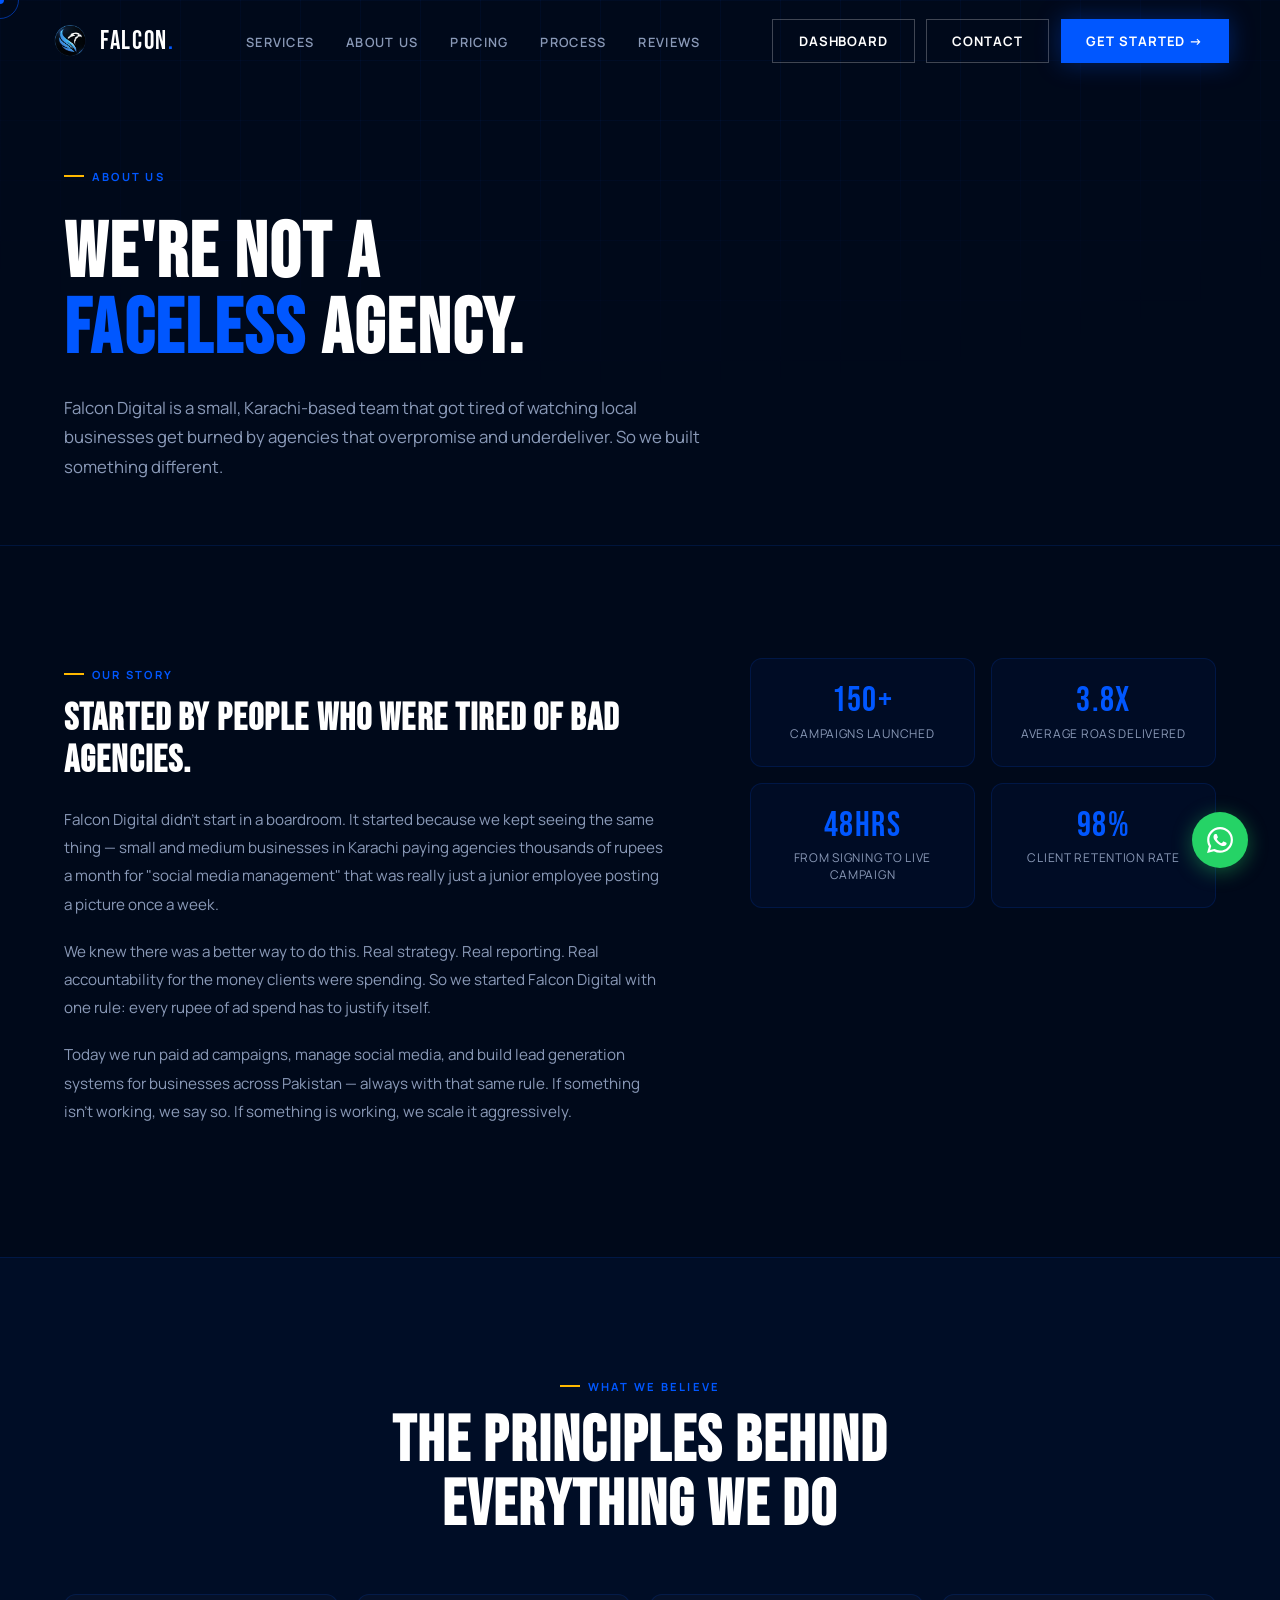
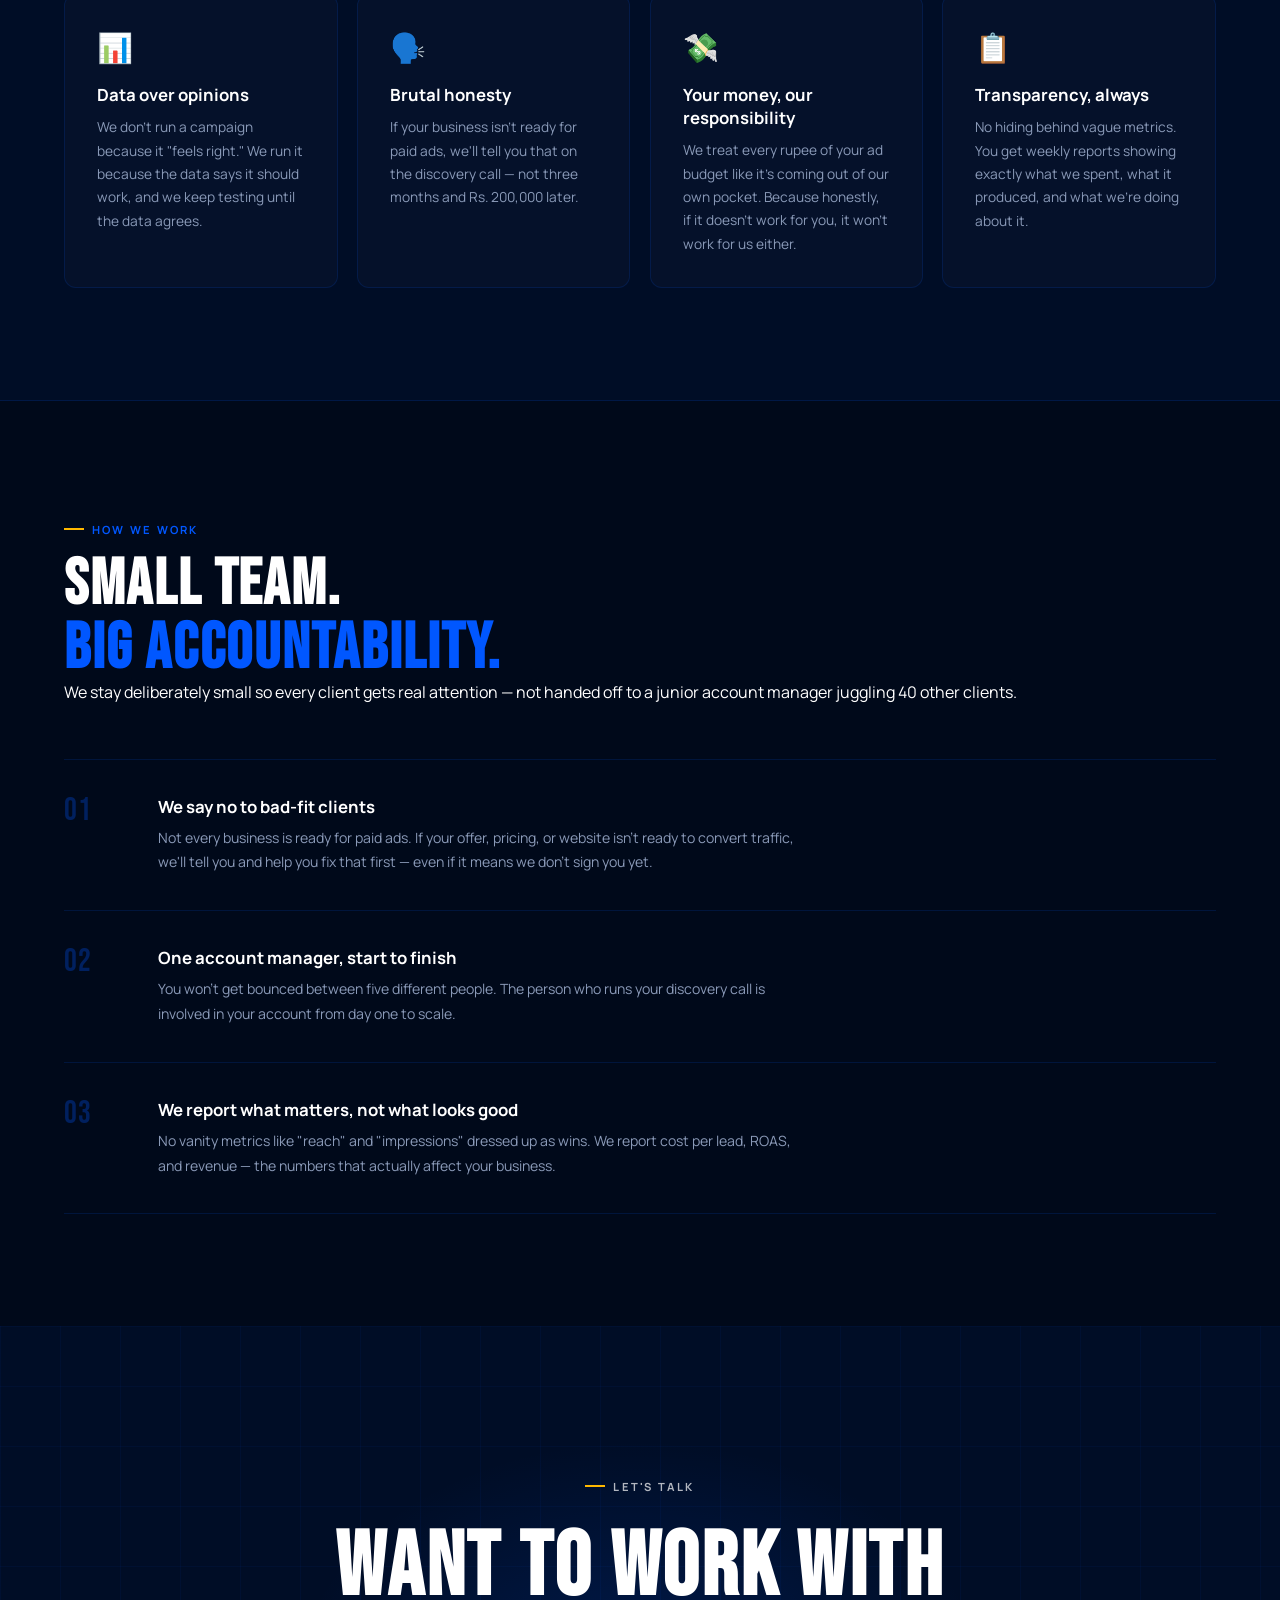
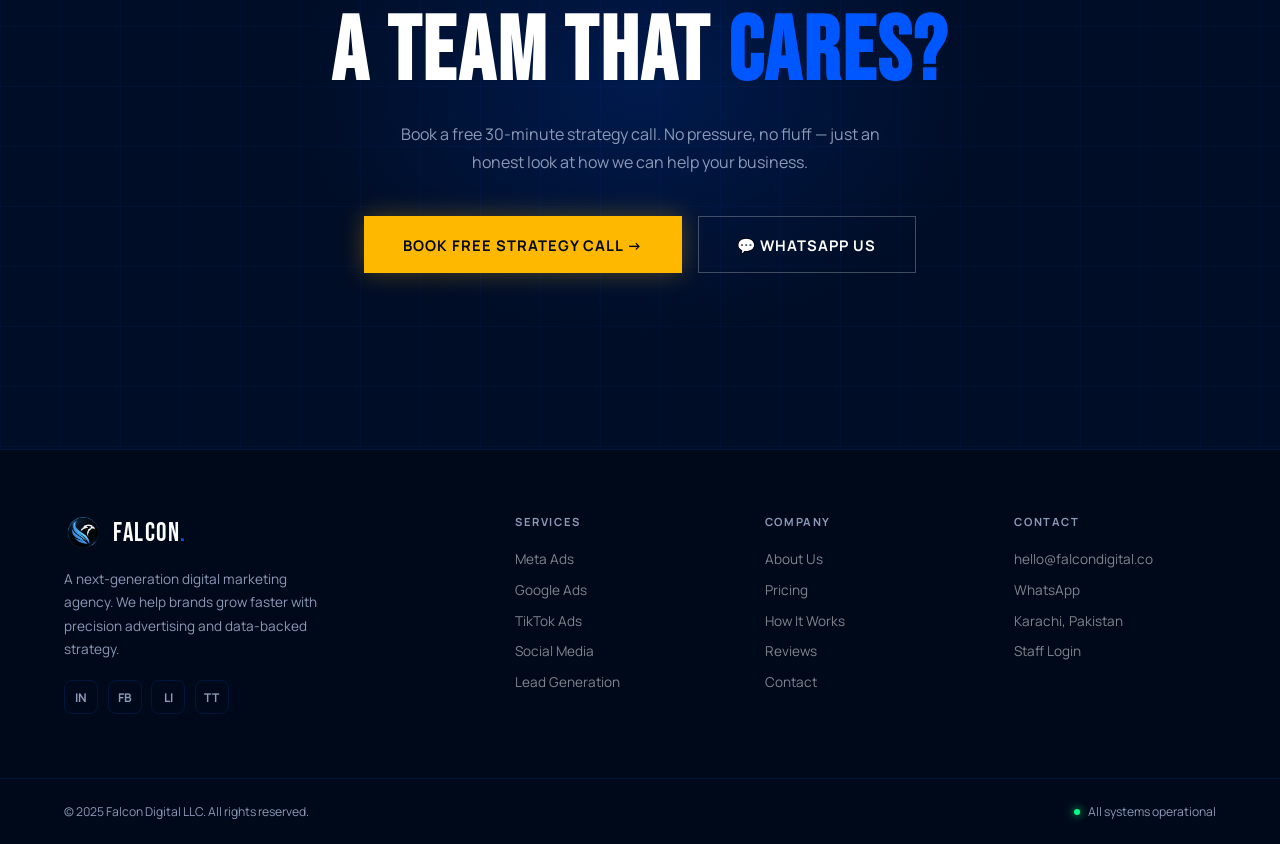
==== commit 4dc7932b: "Update name from Falcons to Falcon" ====
--- a/about.html
+++ b/about.html
@@ -3,8 +3,8 @@
 <head>
   <meta charset="UTF-8"/>
   <meta name="viewport" content="width=device-width, initial-scale=1.0"/>
-  <title>About Us — Falcons Digital</title>
-  <meta name="description" content="Who is Falcons Digital? Meet the team behind the Karachi-based agency running ads that convert."/>
+  <title>About Us — Falcon Digital</title>
+  <meta name="description" content="Who is Falcon Digital? Meet the team behind the Karachi-based agency running ads that convert."/>
   <link rel="preconnect" href="https://fonts.googleapis.com"/>
   <link rel="preconnect" href="https://fonts.gstatic.com" crossorigin/>
   <link href="https://fonts.googleapis.com/css2?family=Bebas+Neue&family=Manrope:wght@300;400;500;600;700;800&display=swap" rel="stylesheet"/>
@@ -18,8 +18,8 @@
   <nav id="navbar">
     <div class="nav-inner">
       <a href="index.html" class="logo">
-        <img src="assets/images/logo.png" alt="Falcons" class="logo-img" onerror="this.style.display='none'"/>
-        <span class="logo-txt">Falcons<span class="blue">.</span></span>
+        <img src="assets/images/logo.png" alt="Falcon" class="logo-img" onerror="this.style.display='none'"/>
+        <span class="logo-txt">Falcon<span class="blue">.</span></span>
       </a>
       <ul class="nav-links">
         <li><a href="index.html#services">Services</a></li>
@@ -55,7 +55,7 @@
     <div class="section-inner">
       <div class="stag">About Us</div>
       <h1 class="page-title">We're not a<br><span class="blue">faceless</span> agency.</h1>
-      <p class="page-sub">Falcons Digital is a small, Karachi-based team that got tired of watching local businesses get burned by agencies that overpromise and underdeliver. So we built something different.</p>
+      <p class="page-sub">Falcon Digital is a small, Karachi-based team that got tired of watching local businesses get burned by agencies that overpromise and underdeliver. So we built something different.</p>
     </div>
   </section>
 
@@ -66,8 +66,8 @@
         <div class="story-text">
           <div class="stag">Our Story</div>
           <h2 class="sec-title-sm">Started by people who were tired of bad agencies.</h2>
-          <p>Falcons Digital didn't start in a boardroom. It started because we kept seeing the same thing — small and medium businesses in Karachi paying agencies thousands of rupees a month for "social media management" that was really just a junior employee posting a picture once a week.</p>
-          <p>We knew there was a better way to do this. Real strategy. Real reporting. Real accountability for the money clients were spending. So we started Falcons Digital with one rule: every rupee of ad spend has to justify itself.</p>
+          <p>Falcon Digital didn't start in a boardroom. It started because we kept seeing the same thing — small and medium businesses in Karachi paying agencies thousands of rupees a month for "social media management" that was really just a junior employee posting a picture once a week.</p>
+          <p>We knew there was a better way to do this. Real strategy. Real reporting. Real accountability for the money clients were spending. So we started Falcon Digital with one rule: every rupee of ad spend has to justify itself.</p>
           <p>Today we run paid ad campaigns, manage social media, and build lead generation systems for businesses across Pakistan — always with that same rule. If something isn't working, we say so. If something is working, we scale it aggressively.</p>
         </div>
         <div class="story-stats">
@@ -180,8 +180,8 @@
     <div class="footer-top">
       <div class="footer-brand">
         <div class="logo" style="margin-bottom:1rem">
-          <img src="assets/images/logo.png" alt="Falcons" class="logo-img" onerror="this.style.display='none'"/>
-          <span class="logo-txt">Falcons<span class="blue">.</span></span>
+          <img src="assets/images/logo.png" alt="Falcon" class="logo-img" onerror="this.style.display='none'"/>
+          <span class="logo-txt">Falcon<span class="blue">.</span></span>
         </div>
         <p>A next-generation digital marketing agency. We help brands grow faster with precision advertising and data-backed strategy.</p>
         <div class="footer-socials">
@@ -214,7 +214,7 @@
       <div class="footer-col">
         <h4>Contact</h4>
         <ul>
-          <li><a href="mailto:hello@falconsdigital.co">hello@falconsdigital.co</a></li>
+          <li><a href="mailto:hello@falcondigital.co">hello@falcondigital.co</a></li>
           <li><a href="https://wa.me/923000000000">WhatsApp</a></li>
           <li><a href="#">Karachi, Pakistan</a></li>
           <li><a href="dashboard/login.html">Staff Login</a></li>
@@ -222,7 +222,7 @@
       </div>
     </div>
     <div class="footer-bottom">
-      <p>© 2025 Falcons Digital LLC. All rights reserved.</p>
+      <p>© 2025 Falcon Digital LLC. All rights reserved.</p>
       <div class="footer-live"><span class="badge-dot"></span> All systems operational</div>
     </div>
   </footer>
